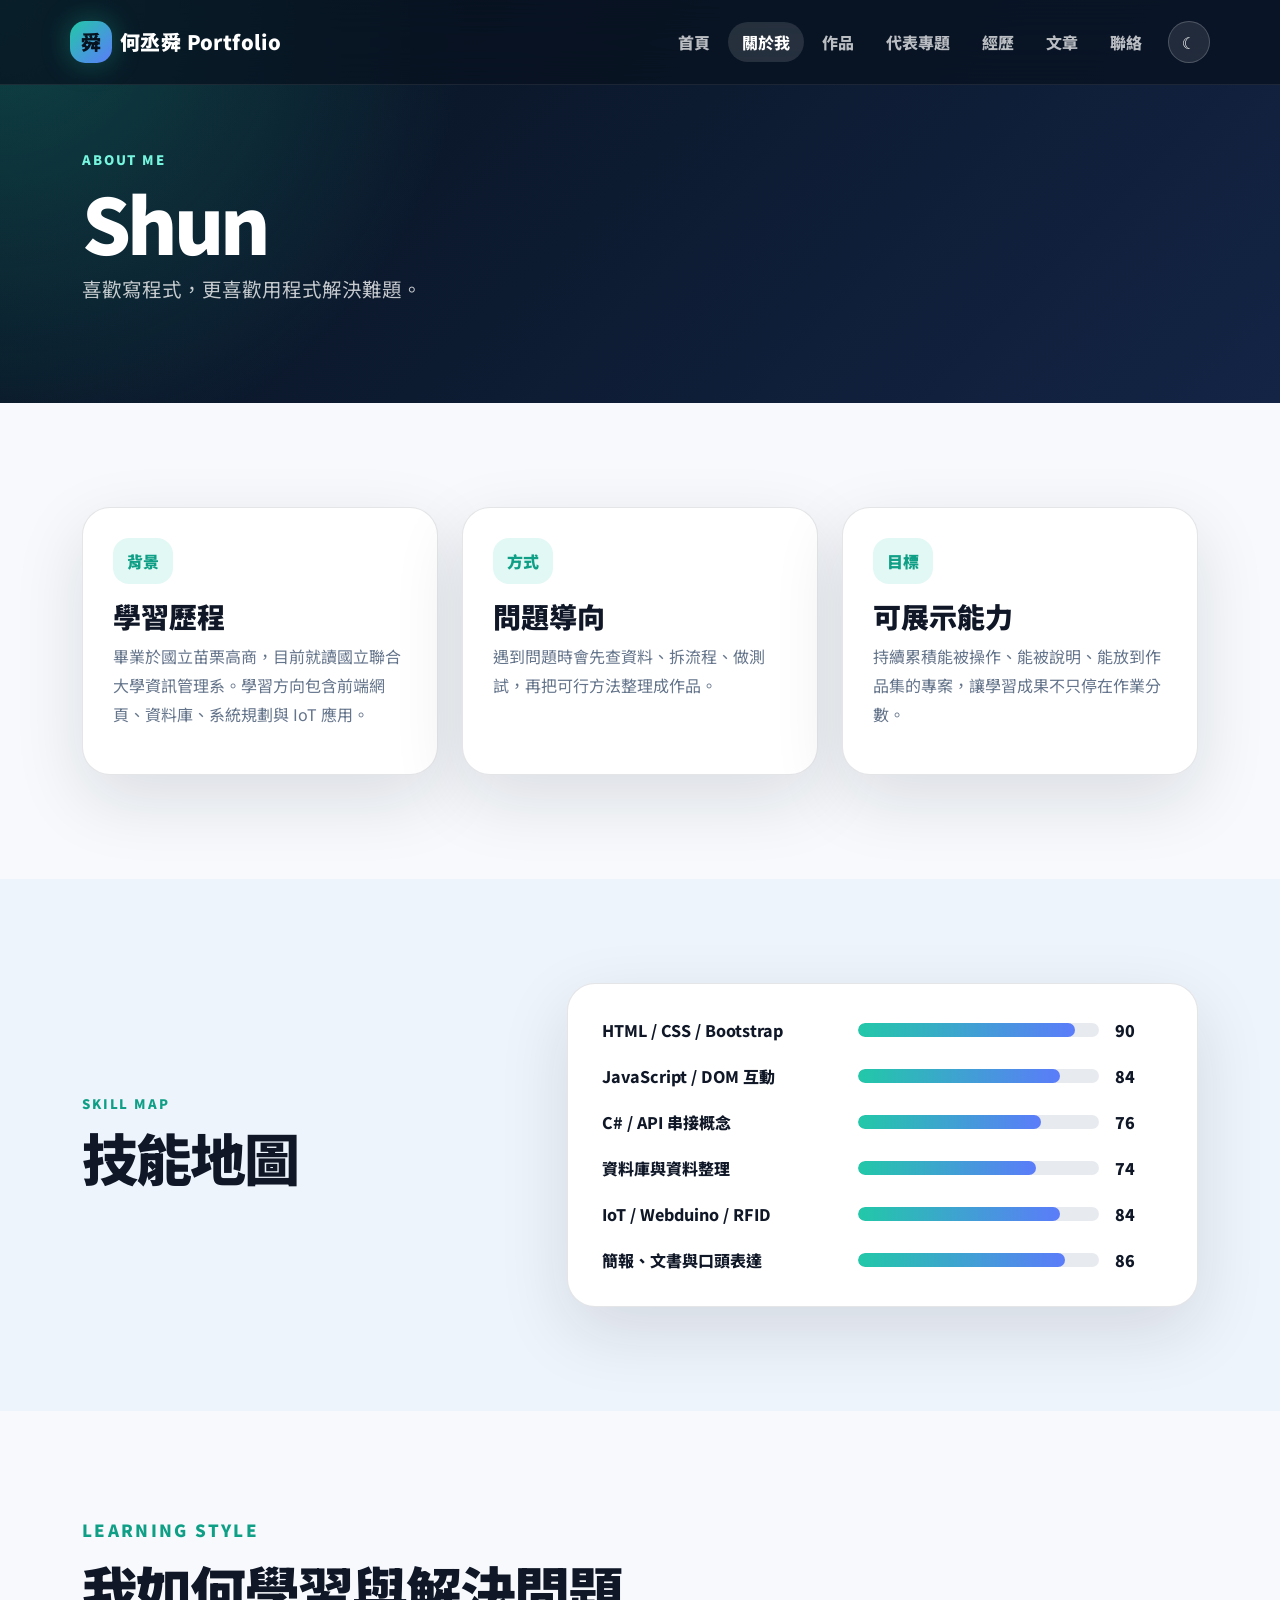
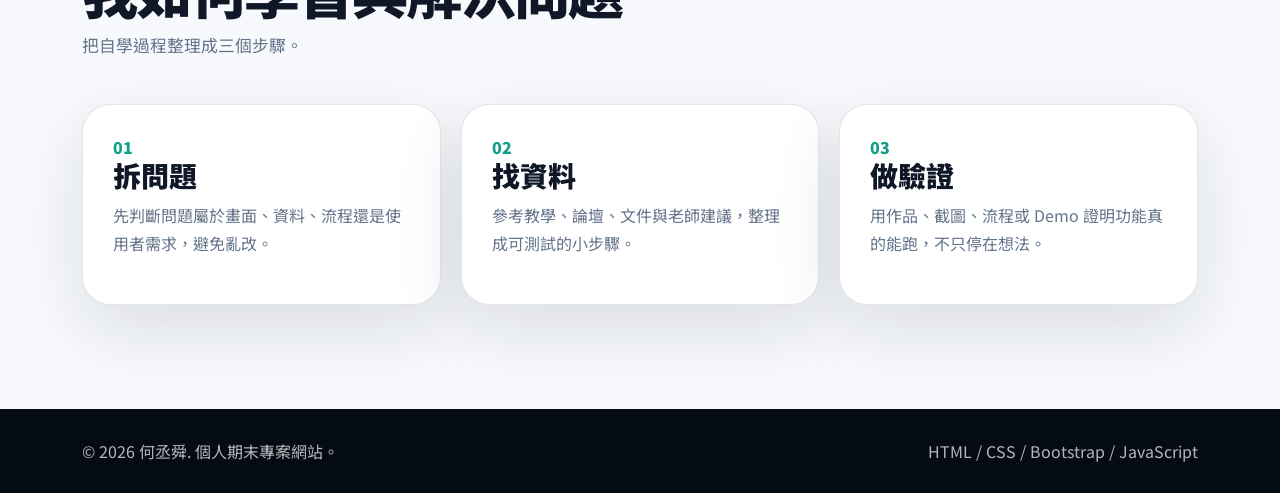
==== about.html @ 5446645c "Add files via upload" ====
<!DOCTYPE html>
<html lang="zh-Hant">
<head>
  <meta charset="UTF-8">
  <meta name="viewport" content="width=device-width, initial-scale=1.0">
  <meta name="description" content="何丞舜的個人背景、技能地圖與學習方法。">
  <title>關於我｜何丞舜 Portfolio</title>
  <link rel="icon" type="image/svg+xml" href="images/profile.svg">
  <link href="https://cdn.jsdelivr.net/npm/bootstrap@5.3.5/dist/css/bootstrap.min.css" rel="stylesheet">
  <link rel="preconnect" href="https://fonts.googleapis.com">
  <link rel="preconnect" href="https://fonts.gstatic.com" crossorigin>
  <link href="https://fonts.googleapis.com/css2?family=Noto+Sans+TC:wght@400;500;700;900&display=swap" rel="stylesheet">
  <link rel="stylesheet" href="style.css">
</head>
<body class="" data-current-page="about.html">
  <a class="skip-link" href="#mainContent">跳到主要內容</a>
  <header class="site-header fixed-top" id="top">
    <nav class="navbar navbar-expand-lg container-xl py-3" aria-label="主選單">
      <a class="navbar-brand d-flex align-items-center gap-2" href="index.html" aria-label="回到首頁">
        <span class="brand-mark">舜</span>
        <span class="brand-text">何丞舜 Portfolio</span>
      </a>
      <button class="navbar-toggler" type="button" data-bs-toggle="collapse" data-bs-target="#mainNav" aria-controls="mainNav" aria-expanded="false" aria-label="切換導覽列">
        <span class="navbar-toggler-icon"></span>
      </button>
      <div class="collapse navbar-collapse" id="mainNav">
        <ul class="navbar-nav ms-auto align-items-lg-center gap-lg-1">
          <li class="nav-item"><a class="nav-link" href="index.html" data-page="index.html">首頁</a></li>
          <li class="nav-item"><a class="nav-link" href="about.html" data-page="about.html">關於我</a></li>
          <li class="nav-item"><a class="nav-link" href="projects.html" data-page="projects.html">作品</a></li>
          <li class="nav-item"><a class="nav-link" href="project-iot.html" data-page="project-iot.html">代表專題</a></li>
          <li class="nav-item"><a class="nav-link" href="experience.html" data-page="experience.html">經歷</a></li>
          <li class="nav-item"><a class="nav-link" href="articles.html" data-page="articles.html">文章</a></li>
          <li class="nav-item"><a class="nav-link" href="contact.html" data-page="contact.html">聯絡</a></li>
          <li class="nav-item ms-lg-2"><button class="theme-toggle" id="themeToggle" type="button" aria-label="切換深色與亮色模式">☾</button></li>
        </ul>
      </div>
    </nav>
  </header>
  <main id="mainContent">

    <section class="sub-hero">
      <div class="container-xl">
        <p class="eyebrow">About Me</p>
        <h1>Shun</h1>
        <p>喜歡寫程式，更喜歡用程式解決難題。</p>
      </div>
    </section>
    <section class="section-pad">
      <div class="container-xl">
        <div class="row g-4 align-items-stretch">
          <div class="col-lg-4 reveal"><article class="glass-card h-100"><span class="card-icon">背景</span><h3>學習歷程</h3><p>畢業於國立苗栗高商，目前就讀國立聯合大學資訊管理系。學習方向包含前端網頁、資料庫、系統規劃與 IoT 應用。</p></article></div>
          <div class="col-lg-4 reveal delay-1"><article class="glass-card h-100"><span class="card-icon">方式</span><h3>問題導向</h3><p>遇到問題時會先查資料、拆流程、做測試，再把可行方法整理成作品。</p></article></div>
          <div class="col-lg-4 reveal delay-2"><article class="glass-card h-100"><span class="card-icon">目標</span><h3>可展示能力</h3><p>持續累積能被操作、能被說明、能放到作品集的專案，讓學習成果不只停在作業分數。</p></article></div>
        </div>
      </div>
    </section>

    <section class="section-pad muted-section">
      <div class="container-xl">
        <div class="row g-5 align-items-center">
          <div class="col-lg-5 reveal">
            <p class="eyebrow dark">Skill Map</p>
            <h2>技能地圖</h2>
          </div>
          <div class="col-lg-7 reveal delay-1">
            <div class="skill-panel">
              <div class="skill-item"><span>HTML / CSS / Bootstrap</span><div class="bar"><i style="--w:90%"></i></div><b>90</b></div>
              <div class="skill-item"><span>JavaScript / DOM 互動</span><div class="bar"><i style="--w:84%"></i></div><b>84</b></div>
              <div class="skill-item"><span>C# / API 串接概念</span><div class="bar"><i style="--w:76%"></i></div><b>76</b></div>
              <div class="skill-item"><span>資料庫與資料整理</span><div class="bar"><i style="--w:74%"></i></div><b>74</b></div>
              <div class="skill-item"><span>IoT / Webduino / RFID</span><div class="bar"><i style="--w:84%"></i></div><b>84</b></div>
              <div class="skill-item"><span>簡報、文書與口頭表達</span><div class="bar"><i style="--w:86%"></i></div><b>86</b></div>
            </div>
          </div>
        </div>
      </div>
    </section>

    <section class="section-pad">
      <div class="container-xl">
        <div class="section-heading reveal"><p class="eyebrow dark">Learning Style</p><h2>我如何學習與解決問題</h2><p>把自學過程整理成三個步驟。</p></div>
        <div class="process-grid">
          <article class="process-card reveal"><span>01</span><h3>拆問題</h3><p>先判斷問題屬於畫面、資料、流程還是使用者需求，避免亂改。</p></article>
          <article class="process-card reveal delay-1"><span>02</span><h3>找資料</h3><p>參考教學、論壇、文件與老師建議，整理成可測試的小步驟。</p></article>
          <article class="process-card reveal delay-2"><span>03</span><h3>做驗證</h3><p>用作品、截圖、流程或 Demo 證明功能真的能跑，不只停在想法。</p></article>
        </div>
      </div>
    </section>

  </main>
  <footer class="site-footer">
    <div class="container-xl d-flex flex-column flex-md-row justify-content-between gap-3">
      <p class="mb-0">© 2026 何丞舜. 個人期末專案網站。</p>
      <p class="mb-0">HTML / CSS / Bootstrap / JavaScript</p>
    </div>
  </footer>
  <button class="back-to-top" id="backToTop" type="button" aria-label="回到頁首">↑</button>
  <script src="https://cdn.jsdelivr.net/npm/bootstrap@5.3.5/dist/js/bootstrap.bundle.min.js"></script>
  <script src="script.js"></script>
</body>
</html>
---- style.css ----
:root {
  --bg: #f7f9fc;
  --surface: #ffffff;
  --surface-2: #eef4fb;
  --text: #101828;
  --muted: #64748b;
  --line: rgba(15, 23, 42, .11);
  --primary: #22c8a8;
  --primary-2: #5b7cfa;
  --warning: #f59e0b;
  --dark: #07111f;
  --dark-2: #0f172a;
  --radius: 28px;
  --shadow: 0 24px 70px rgba(15, 23, 42, .12);
}

[data-theme="dark"] {
  --bg: #07111f;
  --surface: #0f172a;
  --surface-2: #111c2f;
  --text: #e5edf7;
  --muted: #9aa8bd;
  --line: rgba(255,255,255,.12);
  --shadow: 0 24px 70px rgba(0,0,0,.3);
}

* { box-sizing: border-box; }
html { scroll-behavior: smooth; }
body {
  margin: 0;
  font-family: "Noto Sans TC", system-ui, -apple-system, BlinkMacSystemFont, "Segoe UI", sans-serif;
  background: var(--bg);
  color: var(--text);
  overflow-x: hidden;
}
a { color: inherit; text-decoration: none; }
img { max-width: 100%; display: block; }
code { color: #0f766e; font-weight: 800; }

.skip-link {
  position: fixed;
  left: 12px;
  top: 12px;
  z-index: 2000;
  padding: 10px 14px;
  background: var(--primary);
  color: #06121f;
  border-radius: 999px;
  font-weight: 900;
  transform: translateY(-150%);
}
.skip-link:focus { transform: translateY(0); }

.site-header {
  backdrop-filter: blur(20px);
  background: rgba(7, 17, 31, .72);
  border-bottom: 1px solid rgba(255,255,255,.08);
}
.site-header .navbar-toggler {
/* --- Bootstrap: Navbar (使用 Bootstrap 導覽列類名) --- */
/* 說明：覆寫 .navbar-toggler 的預設樣式以符合主題配色與 icon 反轉 */
  border-color: rgba(255,255,255,.35);
  filter: invert(1);
}
.brand-mark {
  width: 42px;
  height: 42px;
  display: grid;
  place-items: center;
  border-radius: 15px;
  color: #06121f;
  font-weight: 900;
  background: linear-gradient(135deg, var(--primary), var(--primary-2));
  box-shadow: 0 0 28px rgba(34, 200, 168, .34);
}
.brand-text { color: #fff; font-weight: 900; letter-spacing: .02em; }
.navbar .nav-link {
  color: rgba(255,255,255,.72);
  font-weight: 800;
  border-radius: 999px;
  padding-inline: 14px !important;
}
.navbar .nav-link:hover,
.navbar .nav-link.active { color: #fff; background: rgba(255,255,255,.12); }
.theme-toggle {
  width: 42px;
  height: 42px;
  border: 1px solid rgba(255,255,255,.2);
  border-radius: 50%;
  color: #fff;
  background: rgba(255,255,255,.1);
  font-weight: 900;
}

.hero-section, .sub-hero {
  position: relative;
  overflow: hidden;
  color: #fff;
  background:
    radial-gradient(circle at top left, rgba(34,200,168,.28), transparent 35%),
    linear-gradient(135deg, #07111f 0%, #0d1b31 48%, #132445 100%);
}
.hero-bg {
  position: absolute;
  inset: 0;
  background-image:
    linear-gradient(rgba(255,255,255,.05) 1px, transparent 1px),
    linear-gradient(90deg, rgba(255,255,255,.05) 1px, transparent 1px);
  background-size: 38px 38px;
  mask-image: linear-gradient(to bottom, rgba(0,0,0,.9), rgba(0,0,0,.18));
}
.sub-hero { padding: 150px 0 80px; }
.dark-sub-hero {
  background:
    radial-gradient(circle at 85% 10%, rgba(91,124,250,.28), transparent 30%),
    linear-gradient(135deg, #050b14, #0f172a);
}
.sub-hero h1, .hero-title {
  max-width: 980px;
  font-weight: 900;
  letter-spacing: -.05em;
  line-height: 1.05;
}
.hero-title { font-size: clamp(2.55rem, 7vw, 5.9rem); }
.sub-hero h1 { font-size: clamp(2.35rem, 6vw, 4.9rem); }
.hero-lead, .sub-hero p:not(.eyebrow) {
  max-width: 760px;
  color: rgba(255,255,255,.76);
  font-size: clamp(1.05rem, 2vw, 1.22rem);
  line-height: 1.9;
}
.eyebrow {
  margin-bottom: 12px;
  color: #76f5df;
  font-weight: 900;
  text-transform: uppercase;
  letter-spacing: .14em;
  font-size: .82rem;
}
.eyebrow.dark { color: #0f9f86; }
.btn-primary {
/* --- Bootstrap: btn-primary 變數覆寫 --- */
/* 使用 `--bs-btn-*` 變數覆寫 Bootstrap 預設按鈕樣式以符合主題 */
  --bs-btn-bg: linear-gradient(135deg, var(--primary), var(--primary-2));
  --bs-btn-border-color: transparent;
  --bs-btn-color: #06121f;
  --bs-btn-hover-color: #06121f;
  border: 0;
  font-weight: 900;
}
.glow-btn { box-shadow: 0 0 38px rgba(34,200,168,.3); }
.hero-stats {
  display: grid;
  grid-template-columns: repeat(4, minmax(0, 1fr));
  gap: 14px;
}
.hero-stats article {
  min-width: 0;
  padding: 20px;
  border-radius: 22px;
  background: rgba(255,255,255,.08);
  border: 1px solid rgba(255,255,255,.12);
}
.hero-stats strong { display: block; font-size: 2rem; color: #76f5df; line-height: 1; }
.hero-stats span { display: block; margin-top: 8px; color: rgba(255,255,255,.72); font-weight: 800; }
.profile-card {
  position: relative;
  padding: 18px;
  border-radius: 36px;
  background: rgba(255,255,255,.08);
  border: 1px solid rgba(255,255,255,.14);
  box-shadow: 0 28px 90px rgba(0,0,0,.28);
}
.profile-chip {
  position: absolute;
  right: 6px;
  bottom: 34px;
  padding: 12px 18px;
  border-radius: 999px;
  color: #06121f;
  background: #fff;
  font-weight: 900;
  box-shadow: var(--shadow);
}

.section-pad { padding: 104px 0; }
.muted-section { background: var(--surface-2); }
.dark-section {
  background:
    radial-gradient(circle at 10% 10%, rgba(34,200,168,.18), transparent 30%),
    linear-gradient(135deg, #050b14, #0f172a);
  color: #fff;
}
.section-heading { max-width: 820px; margin-bottom: 42px; }
.section-heading.text-center { margin-inline: auto; }
.section-heading h2,
.section-pad h2 {
  font-size: clamp(2rem, 4.6vw, 3.5rem);
  font-weight: 900;
  letter-spacing: -.035em;
  line-height: 1.12;
}
.section-heading p, .lead-text { color: var(--muted); line-height: 1.9; font-size: 1.05rem; }
.dark-section .lead-text, .light-heading p { color: rgba(255,255,255,.72); }

.glass-card,
.feature-card,
.project-card,
.skill-panel,
.table-card,
.article-card,
.contact-panel,
.tool-panel,
.process-card,
.quick-card {
  background: var(--surface);
  border: 1px solid var(--line);
  border-radius: var(--radius);
  box-shadow: var(--shadow);
}
.glass-card { padding: 30px; }
.glass-card h3,
.feature-card h3,
.project-card h3,
.process-card h3,
.article-card h3 { font-weight: 900; }
.glass-card p,
.feature-card p,
.project-card p,
.process-card p,
.article-card p { color: var(--muted); line-height: 1.8; }
.card-icon {
  display: inline-flex;
  align-items: center;
  justify-content: center;
  min-width: 46px;
  height: 46px;
  padding: 0 14px;
  border-radius: 16px;
  margin-bottom: 16px;
  background: rgba(34,200,168,.13);
  color: #0f9f86;
  font-weight: 900;
}
.shadow-soft { box-shadow: var(--shadow); }
.quick-grid {
  display: grid;
  grid-template-columns: repeat(4, minmax(0, 1fr));
  gap: 18px;
}
.quick-card {
  text-align: left;
  padding: 26px;
  border: 0;
  transition: transform .25s ease, box-shadow .25s ease;
}
.quick-card:hover { transform: translateY(-6px); box-shadow: 0 30px 80px rgba(15,23,42,.18); }
.quick-card span { color: #0f9f86; font-weight: 900; text-transform: uppercase; letter-spacing: .1em; }
.quick-card strong { display: block; margin-top: 10px; font-size: 1.22rem; }

.tech-tags, .mini-tags { display: flex; flex-wrap: wrap; gap: 10px; }
.tech-tags span, .mini-tags span {
  border-radius: 999px;
  padding: 7px 13px;
  font-weight: 800;
  font-size: .88rem;
  background: rgba(45,212,191,.14);
  color: #99f6e4;
  border: 1px solid rgba(45,212,191,.18);
}
.dark-tags span { color: #0f766e; background: rgba(45,212,191,.12); border-color: rgba(45,212,191,.22); }

.skill-panel { padding: clamp(24px, 4vw, 34px); }
.skill-item {
  display: grid;
  grid-template-columns: minmax(170px, 240px) 1fr 48px;
  gap: 16px;
  align-items: center;
  margin-bottom: 22px;
  font-weight: 800;
}
.skill-item:last-child { margin-bottom: 0; }
.bar { height: 14px; border-radius: 999px; background: rgba(148,163,184,.22); overflow: hidden; }
.bar i { display: block; height: 100%; width: var(--w); border-radius: inherit; background: linear-gradient(90deg, var(--primary), var(--primary-2)); transform-origin: left; animation: growBar 1.1s ease both; }
@keyframes growBar { from { transform: scaleX(0); } to { transform: scaleX(1); } }

.process-grid, .case-grid {
  display: grid;
  grid-template-columns: repeat(3, minmax(0, 1fr));
  gap: 20px;
}
.case-grid { grid-template-columns: repeat(4, minmax(0, 1fr)); }
.process-card, .article-card { padding: 30px; }
.process-card span, .article-card span { color: #0f9f86; font-weight: 900; }
.case-card, .interactive-lab {
  padding: 28px;
  border-radius: var(--radius);
  background: rgba(255,255,255,.06);
  border: 1px solid rgba(255,255,255,.12);
  backdrop-filter: blur(14px);
}
.case-card span { color: #67e8f9; font-weight: 900; letter-spacing: .1em; }
.case-card h3 { font-weight: 900; margin: 10px 0; }
.case-card p { color: rgba(255,255,255,.72); margin: 0; }
.light-card { background: var(--surface); color: var(--text); border-color: var(--line); }
.light-card span { color: #0f9f86; }
.light-card p { color: var(--muted); }
.interactive-lab {
  display: grid;
  grid-template-columns: 1.1fr .85fr 1.25fr;
  gap: 24px;
  align-items: center;
}
.lab-buttons { display: flex; flex-wrap: wrap; gap: 10px; }
.lab-btn, .filter-btn {
  border: 0;
  border-radius: 999px;
  padding: 11px 18px;
  font-weight: 900;
  background: rgba(255,255,255,.1);
  color: #dbeafe;
}
.lab-btn.active,
.filter-btn.active { background: linear-gradient(135deg, var(--primary), var(--primary-2)); color: #06121f; }
.lab-output { padding: 22px; border-radius: 22px; background: rgba(15,23,42,.72); border: 1px solid rgba(255,255,255,.1); }
.lab-output h3 { font-weight: 900; }
.lab-output p { color: rgba(255,255,255,.72); margin-bottom: 0; }

.tool-panel {
  padding: 22px;
  display: grid;
  grid-template-columns: minmax(220px, 1fr) auto auto;
  gap: 18px;
  align-items: end;
  margin-bottom: 18px;
}
.search-box label { display: block; font-weight: 900; margin-bottom: 8px; }
.search-box input,
.demo-form input,
.demo-form select,
.demo-form textarea {
  width: 100%;
  border: 1px solid var(--line);
  border-radius: 18px;
  padding: 14px 16px;
  background: var(--surface-2);
  color: var(--text);
  outline: none;
}
.search-box input:focus,
.demo-form input:focus,
.demo-form select:focus,
.demo-form textarea:focus { border-color: rgba(34,200,168,.7); box-shadow: 0 0 0 4px rgba(34,200,168,.13); }
.filter-bar { display: flex; flex-wrap: wrap; gap: 10px; }
.filter-btn { color: var(--text); background: var(--surface); border: 1px solid var(--line); }
.result-count { color: var(--muted); font-weight: 800; }
.favorite-note { color: var(--muted); font-weight: 800; margin-bottom: 18px; }
.project-card { position: relative; overflow: hidden; height: 100%; transition: transform .25s ease, box-shadow .25s ease; }
.project-card:hover { transform: translateY(-8px); box-shadow: 0 30px 90px rgba(15,23,42,.18); }
.project-card img { width: 100%; aspect-ratio: 16 / 10; object-fit: cover; background: var(--surface-2); }
.project-body { padding: 24px; }
.project-type { color: #0f9f86; font-weight: 900; font-size: .86rem; text-transform: uppercase; }
.mini-tags span { color: #0f766e; background: rgba(45,212,191,.12); border-color: rgba(45,212,191,.2); }
.project-item.hide { display: none; }
.favorite-btn {
  position: absolute;
  top: 14px;
  right: 14px;
  z-index: 2;
  width: 42px;
  height: 42px;
  border: 0;
  border-radius: 50%;
  background: rgba(255,255,255,.88);
  color: #0f172a;
  font-size: 1.25rem;
  font-weight: 900;
  box-shadow: 0 10px 25px rgba(0,0,0,.12);
}
.favorite-btn.active { color: #f59e0b; }
.text-btn {
  border: 0;
  padding: 0;
  color: #0f9f86;
  font-weight: 900;
  background: transparent;
}
.project-modal { border-radius: 28px; background: var(--surface); color: var(--text); border: 1px solid var(--line); }

.timeline { position: relative; padding-left: 28px; }
.timeline::before { content: ""; position: absolute; left: 8px; top: 10px; bottom: 10px; width: 2px; background: linear-gradient(var(--primary), var(--primary-2)); }
.timeline article { position: relative; padding: 0 0 28px 22px; }
.timeline article::before { content: ""; position: absolute; left: -25px; top: 10px; width: 18px; height: 18px; border-radius: 50%; background: var(--primary); box-shadow: 0 0 0 8px rgba(34,200,168,.13); }
.timeline span { color: #0f9f86; font-weight: 900; }
.timeline h3 { font-weight: 900; margin: 4px 0 6px; }
.timeline p { color: var(--muted); margin: 0; }
.table-card { padding: 22px; }
.table { --bs-table-bg: transparent; --bs-table-color: var(--text); --bs-table-hover-bg: rgba(45, 212, 191, .08); }
/* --- Bootstrap: table 變數覆寫（基於 Bootstrap table） --- */
.table caption { color: var(--muted); font-weight: 800; }
.table th { color: var(--text); white-space: nowrap; }
.gallery-img { width: 100%; aspect-ratio: 16/10; object-fit: cover; border-radius: 28px; box-shadow: 0 24px 70px rgba(0,0,0,.24); border: 1px solid rgba(255,255,255,.12); background: var(--surface); }

.reading-tools { display: flex; flex-wrap: wrap; gap: 12px; margin-bottom: 24px; }
.article-list.large-text .article-card p { font-size: 1.18rem; }
.article-list.focus-mode { max-width: 860px; margin-inline: auto; }
.article-list.focus-mode > div { width: 100%; flex: 0 0 100%; max-width: 100%; }

.contact-panel { padding: clamp(28px, 5vw, 56px); display: grid; grid-template-columns: .92fr 1.08fr; gap: 36px; align-items: start; }
.contact-links { display: grid; gap: 12px; margin-top: 24px; }
.contact-links a { padding: 16px 18px; border-radius: 18px; background: var(--surface-2); color: var(--text); font-weight: 800; }
.demo-form { display: grid; gap: 16px; }
.demo-form label { display: block; font-weight: 900; margin-bottom: 8px; }
.demo-form textarea { resize: vertical; min-height: 140px; }
.form-actions { display: flex; flex-wrap: wrap; gap: 12px; }
.demo-form button {
  border: 0;
  border-radius: 999px;
  padding: 12px 22px;
  font-weight: 900;
  background: linear-gradient(135deg, var(--primary), var(--primary-2));
  color: #06121f;
}
.demo-form .ghost-btn { background: var(--surface-2); color: var(--text); }
.form-notice { color: #0f9f86; font-weight: 800; margin: 0; }
.form-notice.error { color: #dc2626; }

.site-footer { padding: 30px 0; background: #050b14; color: rgba(255,255,255,.7); }
.back-to-top {
  position: fixed;
  right: 22px;
  bottom: 22px;
  width: 48px;
  height: 48px;
  border: 0;
  border-radius: 50%;
  background: linear-gradient(135deg, var(--primary), var(--primary-2));
  color: #06121f;
  font-weight: 900;
  opacity: 0;
  pointer-events: none;
  transform: translateY(12px);
  transition: .25s ease;
  z-index: 1000;
}
.back-to-top.show { opacity: 1; pointer-events: auto; transform: translateY(0); }

.reveal { opacity: 0; transform: translateY(28px); transition: opacity .75s ease, transform .75s ease; }
.reveal.show { opacity: 1; transform: translateY(0); }
.delay-1 { transition-delay: .1s; }
.delay-2 { transition-delay: .2s; }
.delay-3 { transition-delay: .3s; }

@media (prefers-reduced-motion: reduce) {
/* --- Accessibility: prefers-reduced-motion (停用動畫) --- */
  html { scroll-behavior: auto; }
  .reveal { opacity: 1; transform: none; transition: none; }
  .bar i { animation: none; }
}

@media (max-width: 1199.98px) {
/* --- 手刻 RWD: 自訂斷點群組（max-width） --- */
  .tool-panel { grid-template-columns: 1fr; align-items: stretch; }
  .quick-grid { grid-template-columns: repeat(2, minmax(0, 1fr)); }
}
@media (max-width: 991.98px) {
  .hero-stats { grid-template-columns: repeat(2, minmax(0, 1fr)); }
  .case-grid { grid-template-columns: repeat(2, minmax(0, 1fr)); }
  .process-grid { grid-template-columns: 1fr; }
  .interactive-lab, .contact-panel { grid-template-columns: 1fr; }
  .skill-item { grid-template-columns: 1fr; gap: 8px; }
  .profile-chip { position: static; margin-top: 14px; }
  .navbar-collapse { padding-top: 16px; }
}
@media (max-width: 575.98px) {
  .section-pad { padding: 76px 0; }
  .sub-hero { padding: 124px 0 62px; }
  .hero-stats { grid-template-columns: 1fr; }
  .case-grid { grid-template-columns: 1fr; }
  .quick-grid { grid-template-columns: 1fr; }
  .brand-text { font-size: .96rem; }
  .glass-card, .process-card, .article-card, .contact-panel, .tool-panel { border-radius: 22px; }
}
.detail-list { margin: 18px 0 0; padding-left: 1.25rem; color: var(--muted); line-height: 1.9; }
/* --- Custom: detail-list（手刻樣式） - 設定 marker 顏色與行距 --- */
.detail-list li::marker { color: #0f9f86; }


.quick-card {
  color: var(--text);
  font: inherit;
  cursor: pointer;
}

.quick-card strong {
  color: var(--text);
}

[data-theme="dark"] .quick-card {
  background: rgba(15, 23, 42, .92);
  border: 1px solid var(--line);
  color: var(--text);
}

[data-theme="dark"] .quick-card span {
  color: #76f5df;
}

[data-theme="dark"] .quick-card strong {
  color: #f8fafc;
}

[data-theme="dark"] .quick-card:hover {
  box-shadow: 0 30px 80px rgba(0, 0, 0, .45);
  border-color: rgba(45, 212, 191, .32);
}
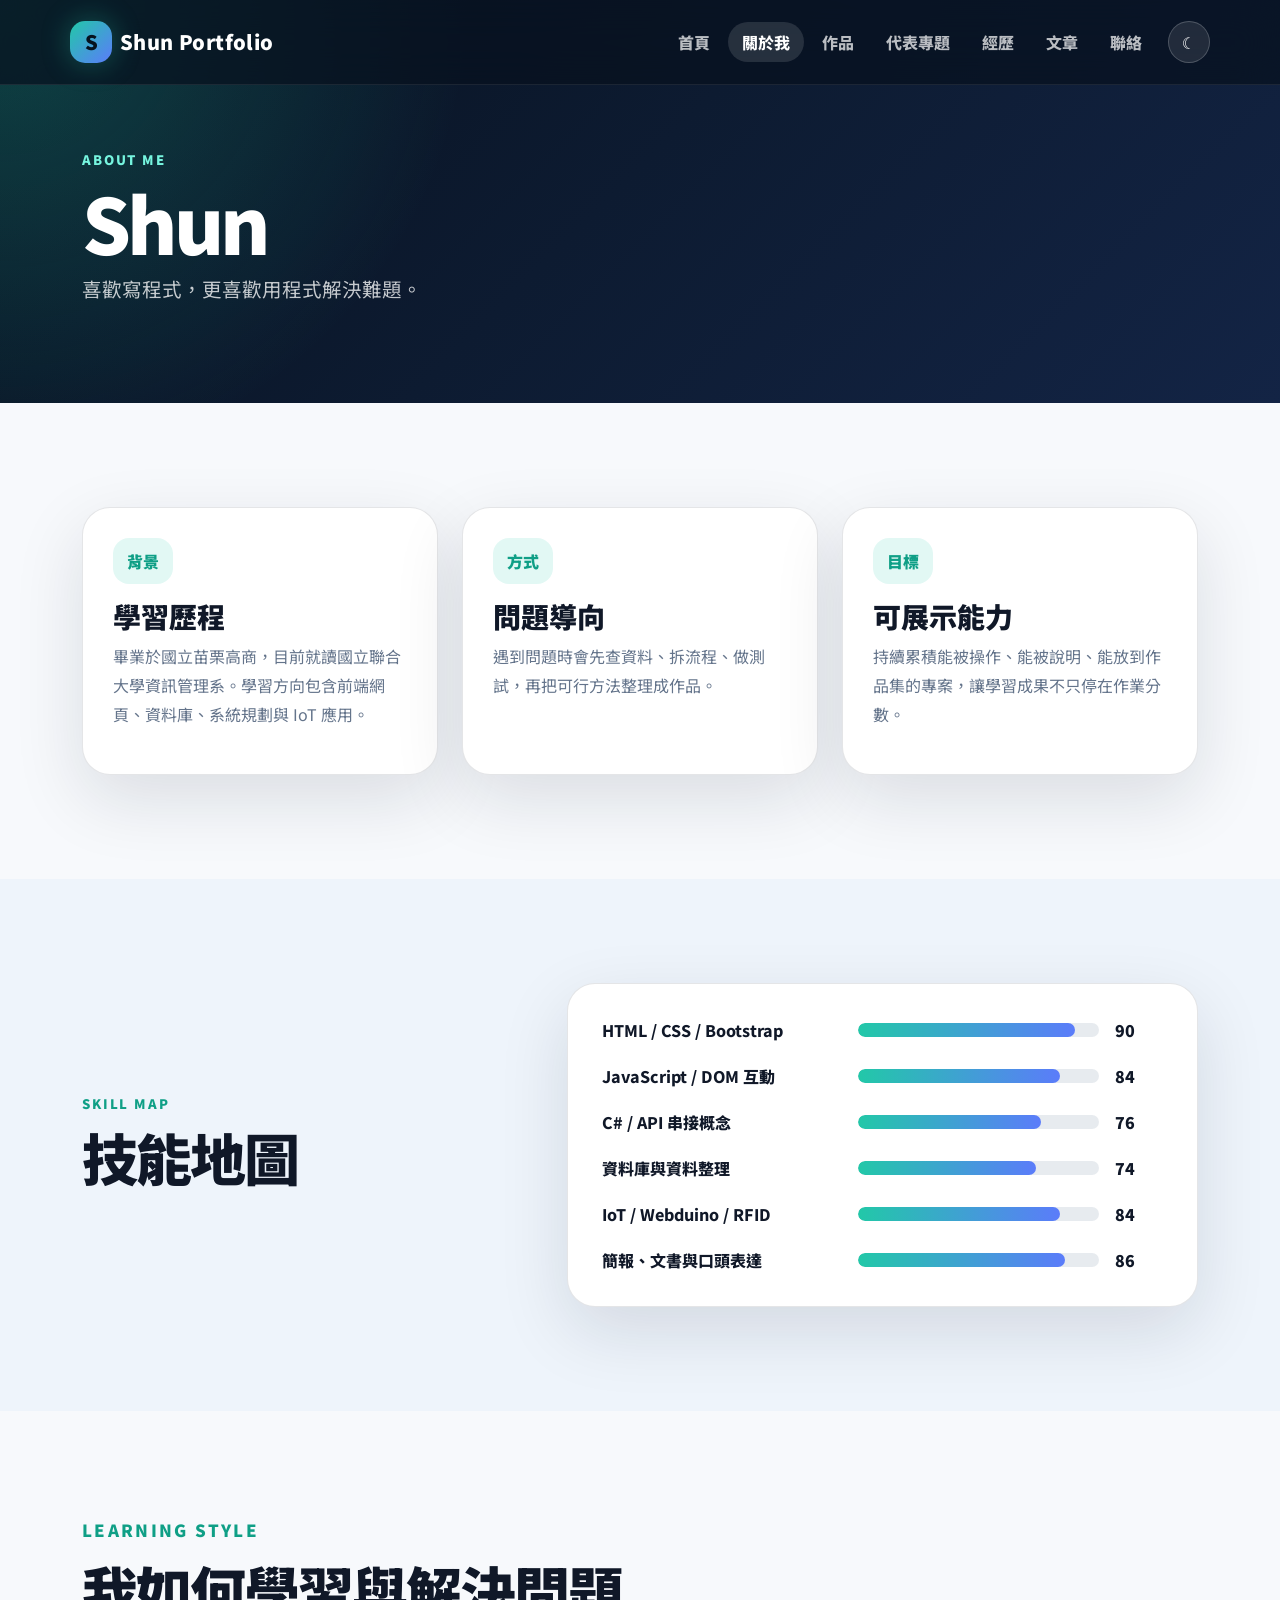
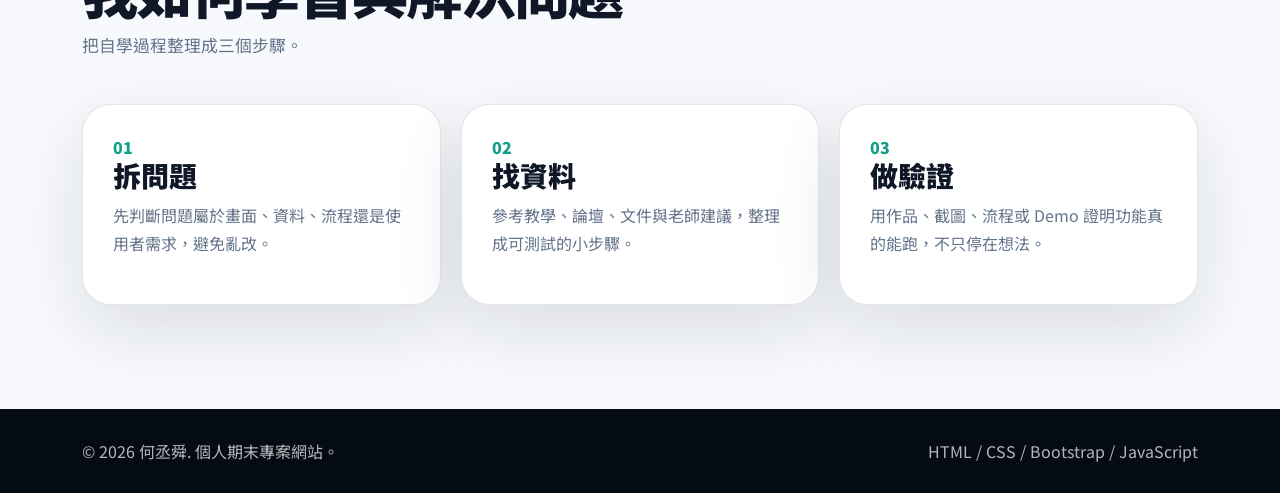
==== commit 69051acf: "1" ====
--- a/about.html
+++ b/about.html
@@ -4,7 +4,7 @@
   <meta charset="UTF-8">
   <meta name="viewport" content="width=device-width, initial-scale=1.0">
   <meta name="description" content="何丞舜的個人背景、技能地圖與學習方法。">
-  <title>關於我｜何丞舜 Portfolio</title>
+  <title>關於我｜Shun Portfolio</title>
   <link rel="icon" type="image/svg+xml" href="images/profile.svg">
   <link href="https://cdn.jsdelivr.net/npm/bootstrap@5.3.5/dist/css/bootstrap.min.css" rel="stylesheet">
   <link rel="preconnect" href="https://fonts.googleapis.com">
@@ -17,8 +17,8 @@
   <header class="site-header fixed-top" id="top">
     <nav class="navbar navbar-expand-lg container-xl py-3" aria-label="主選單">
       <a class="navbar-brand d-flex align-items-center gap-2" href="index.html" aria-label="回到首頁">
-        <span class="brand-mark">舜</span>
-        <span class="brand-text">何丞舜 Portfolio</span>
+        <span class="brand-mark">S</span>
+        <span class="brand-text">Shun Portfolio</span>
       </a>
       <button class="navbar-toggler" type="button" data-bs-toggle="collapse" data-bs-target="#mainNav" aria-controls="mainNav" aria-expanded="false" aria-label="切換導覽列">
         <span class="navbar-toggler-icon"></span>
